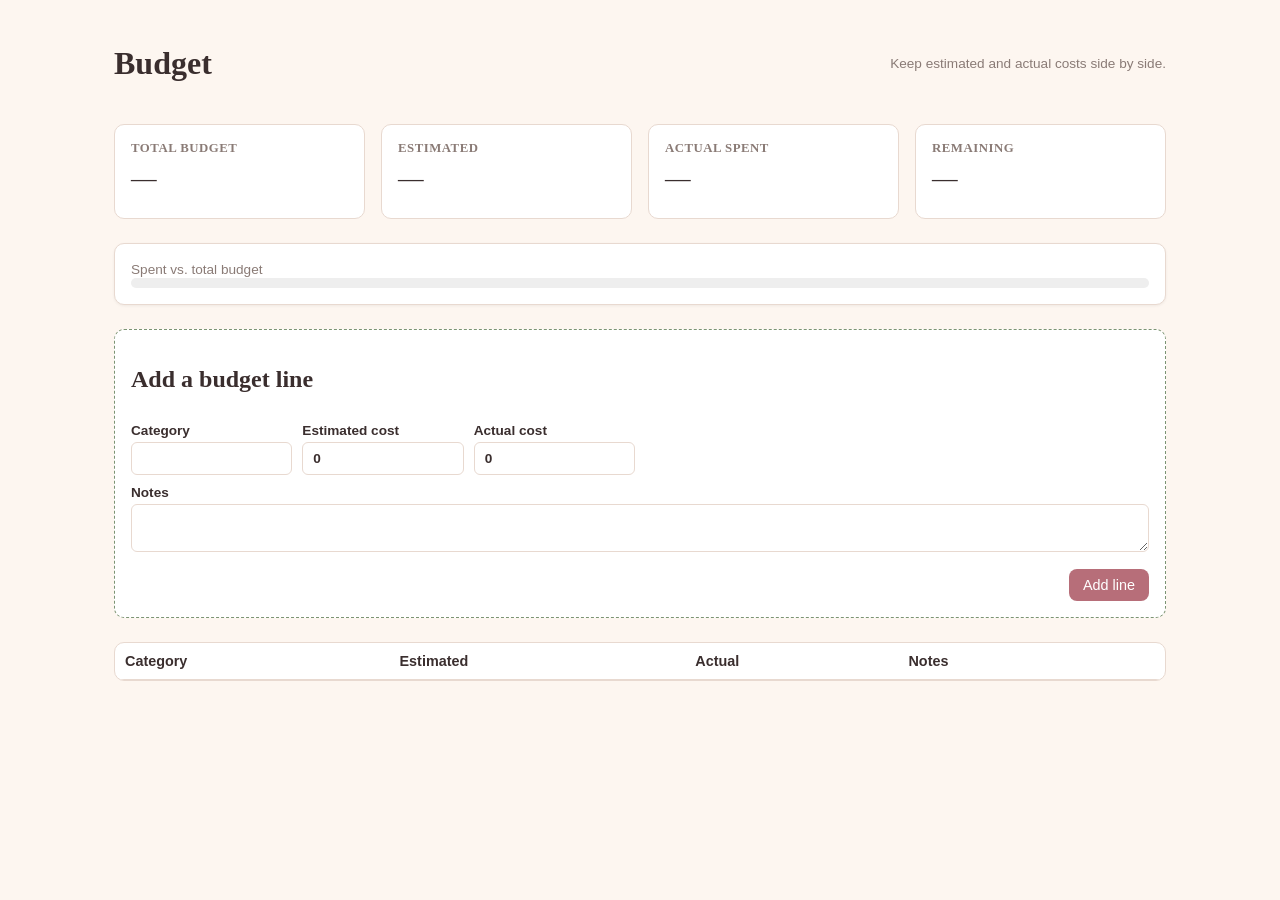
==== budget.html @ 2db2b4a5 "Add wedding planning website (venues, checklist, budget, guests, vendors, dashboard)" ====
<!doctype html>
<html lang="en">
<head>
  <meta charset="UTF-8" />
  <meta name="viewport" content="width=device-width, initial-scale=1.0" />
  <title>Budget – Wedding Planner</title>
  <link rel="stylesheet" href="css/styles.css" />
</head>
<body>
  <div id="nav"></div>
  <main class="page">
    <div class="page-header">
      <h1>Budget</h1>
      <span class="muted">Keep estimated and actual costs side by side.</span>
    </div>

    <p id="banner" class="banner" hidden></p>

    <div class="summary-grid">
      <div class="summary-card">
        <h3>Total budget</h3>
        <div class="value" id="stat-total-budget">—</div>
      </div>
      <div class="summary-card">
        <h3>Estimated</h3>
        <div class="value" id="stat-estimated">—</div>
      </div>
      <div class="summary-card">
        <h3>Actual spent</h3>
        <div class="value" id="stat-actual">—</div>
      </div>
      <div class="summary-card">
        <h3>Remaining</h3>
        <div class="value" id="stat-remaining">—</div>
      </div>
    </div>
    <div class="card" style="margin-bottom: 24px;">
      <span class="muted">Spent vs. total budget</span>
      <div class="progress"><div id="progress-bar" class="progress-bar" style="width: 0%;"></div></div>
    </div>

    <form id="add-item-form" class="add-form">
      <h2>Add a budget line</h2>
      <div class="form-grid">
        <label>Category<input type="text" data-field="category" required /></label>
        <label>Estimated cost<input type="number" data-field="estimated_cost" step="0.01" min="0" value="0" /></label>
        <label>Actual cost<input type="number" data-field="actual_cost" step="0.01" min="0" value="0" /></label>
      </div>
      <label>Notes<textarea data-field="notes" rows="2"></textarea></label>
      <div class="form-actions">
        <button type="submit" class="btn btn-primary">Add line</button>
      </div>
    </form>

    <div class="table-wrap">
      <table class="data-table">
        <thead>
          <tr>
            <th>Category</th>
            <th>Estimated</th>
            <th>Actual</th>
            <th>Notes</th>
            <th></th>
          </tr>
        </thead>
        <tbody id="items-body"></tbody>
      </table>
    </div>
  </main>
  <script type="module" src="js/budget.js"></script>
</body>
</html>
---- css/styles.css ----
:root {
  --color-bg: #fdf6f0;
  --color-primary: #b76e79;
  --color-primary-dark: #8c4a54;
  --color-accent: #7c9473;
  --color-text: #3a2e2e;
  --color-muted: #8a7b76;
  --color-card: #ffffff;
  --color-border: #e8d9d0;
  --font-heading: Georgia, 'Times New Roman', serif;
  --font-body: -apple-system, BlinkMacSystemFont, 'Segoe UI', Roboto, sans-serif;
}

* {
  box-sizing: border-box;
}

body {
  margin: 0;
  font-family: var(--font-body);
  background: var(--color-bg);
  color: var(--color-text);
}

h1, h2, h3 {
  font-family: var(--font-heading);
}

a {
  color: var(--color-primary-dark);
}

/* Nav bar */
.nav-inner {
  display: flex;
  align-items: center;
  justify-content: space-between;
  flex-wrap: wrap;
  gap: 12px;
  padding: 14px 24px;
  background: var(--color-card);
  border-bottom: 1px solid var(--color-border);
}

.brand {
  font-family: var(--font-heading);
  font-size: 1.2rem;
  font-weight: bold;
  color: var(--color-primary-dark);
}

.nav-links {
  display: flex;
  gap: 6px;
  flex-wrap: wrap;
}

.nav-links a {
  padding: 6px 12px;
  border-radius: 999px;
  text-decoration: none;
  color: var(--color-text);
  font-size: 0.9rem;
}

.nav-links a.active {
  background: var(--color-primary);
  color: white;
}

/* Layout */
.page {
  max-width: 1100px;
  margin: 0 auto;
  padding: 24px;
}

.page-header {
  display: flex;
  align-items: center;
  justify-content: space-between;
  flex-wrap: wrap;
  gap: 12px;
  margin-bottom: 20px;
}

/* Buttons */
button, .btn {
  cursor: pointer;
  border: none;
  border-radius: 8px;
  padding: 8px 14px;
  font: inherit;
  font-size: 0.9rem;
}

.btn-primary {
  background: var(--color-primary);
  color: white;
}

.btn-primary:hover {
  background: var(--color-primary-dark);
}

.btn-danger {
  background: #fbdada;
  color: #b91c1c;
}

.btn-secondary {
  background: #f0e7e2;
  color: var(--color-text);
}

/* Forms */
form label {
  display: block;
  margin-top: 10px;
  font-size: 0.85rem;
  font-weight: 600;
}

form input, form select, form textarea {
  width: 100%;
  padding: 8px 10px;
  border: 1px solid var(--color-border);
  border-radius: 6px;
  margin-top: 4px;
  font: inherit;
  background: white;
  color: var(--color-text);
}

form input:focus, form select:focus, form textarea:focus {
  outline: 2px solid var(--color-accent);
}

.add-form {
  background: var(--color-card);
  border: 1px dashed var(--color-accent);
  border-radius: 10px;
  padding: 16px;
  margin-bottom: 24px;
}

.form-grid {
  display: grid;
  grid-template-columns: repeat(auto-fill, minmax(150px, 1fr));
  gap: 10px;
}

.form-actions {
  margin-top: 14px;
  display: flex;
  justify-content: flex-end;
}

/* Cards */
.card-grid {
  display: grid;
  grid-template-columns: repeat(auto-fill, minmax(280px, 1fr));
  gap: 16px;
}

.card {
  background: var(--color-card);
  border: 1px solid var(--color-border);
  border-radius: 10px;
  padding: 16px;
  box-shadow: 0 1px 3px rgba(0, 0, 0, 0.06);
}

.card-actions {
  display: flex;
  gap: 8px;
  justify-content: flex-end;
  margin-top: 14px;
}

/* Tables */
.table-wrap {
  overflow-x: auto;
  background: var(--color-card);
  border-radius: 10px;
  border: 1px solid var(--color-border);
}

table.data-table {
  width: 100%;
  border-collapse: collapse;
}

table.data-table th, table.data-table td {
  padding: 10px;
  border-bottom: 1px solid var(--color-border);
  text-align: left;
  font-size: 0.9rem;
  vertical-align: middle;
}

table.data-table input, table.data-table select {
  width: 100%;
  min-width: 90px;
  border: 1px solid transparent;
  background: transparent;
  padding: 4px;
  border-radius: 4px;
  font: inherit;
}

table.data-table input:focus, table.data-table select:focus {
  border-color: var(--color-accent);
  background: white;
}

table.data-table .row-actions {
  display: flex;
  gap: 6px;
  white-space: nowrap;
}

/* Badges */
.badge {
  display: inline-block;
  padding: 2px 10px;
  border-radius: 999px;
  font-size: 0.75rem;
  font-weight: 600;
  text-transform: capitalize;
}

.badge-considering { background: #eee; color: #555; }
.badge-visited, .badge-contacted { background: #dbe9ff; color: #1d4ed8; }
.badge-booked, .badge-yes, .badge-paid { background: #dcf5e1; color: #15803d; }
.badge-rejected, .badge-no { background: #fbdada; color: #b91c1c; }
.badge-pending { background: #fef3c7; color: #92400e; }

/* Progress bars */
.progress {
  background: #eee;
  border-radius: 999px;
  overflow: hidden;
  height: 10px;
}

.progress-bar {
  background: var(--color-accent);
  height: 100%;
}

.progress-bar.over-budget {
  background: #b91c1c;
}

/* Dashboard */
.countdown {
  text-align: center;
  padding: 24px;
  background: linear-gradient(135deg, #f3d9de, #e9e0d6);
  border-radius: 12px;
  margin-bottom: 24px;
}

.countdown .days {
  font-size: 3rem;
  font-family: var(--font-heading);
  color: var(--color-primary-dark);
  line-height: 1;
}

.summary-grid {
  display: grid;
  grid-template-columns: repeat(auto-fit, minmax(200px, 1fr));
  gap: 16px;
  margin-bottom: 24px;
}

.summary-card {
  background: var(--color-card);
  border: 1px solid var(--color-border);
  border-radius: 10px;
  padding: 16px;
  text-decoration: none;
  color: var(--color-text);
  display: block;
}

.summary-card h3 {
  margin: 0 0 8px;
  font-size: 0.8rem;
  text-transform: uppercase;
  letter-spacing: 0.04em;
  color: var(--color-muted);
}

.summary-card .value {
  font-size: 1.6rem;
  font-family: var(--font-heading);
  margin-bottom: 8px;
}

/* Auth page */
.auth-page {
  display: flex;
  align-items: center;
  justify-content: center;
  min-height: 100vh;
}

.auth-card {
  background: var(--color-card);
  padding: 32px;
  border-radius: 12px;
  box-shadow: 0 4px 16px rgba(0, 0, 0, 0.08);
  width: min(360px, 90vw);
}

.auth-card h1 {
  text-align: center;
  margin-top: 0;
}

.subtitle {
  text-align: center;
  color: var(--color-muted);
  margin-top: -8px;
}

/* Banners */
.banner {
  padding: 10px 14px;
  border-radius: 8px;
  margin-bottom: 16px;
  font-size: 0.9rem;
}

.banner-error { background: #fbdada; color: #b91c1c; }
.banner-success { background: #dcf5e1; color: #15803d; }

.muted {
  color: var(--color-muted);
  font-size: 0.85rem;
}

@media (max-width: 640px) {
  .nav-inner {
    flex-direction: column;
    align-items: flex-start;
  }
  .form-grid {
    grid-template-columns: 1fr;
  }
  table.data-table {
    font-size: 0.8rem;
  }
}
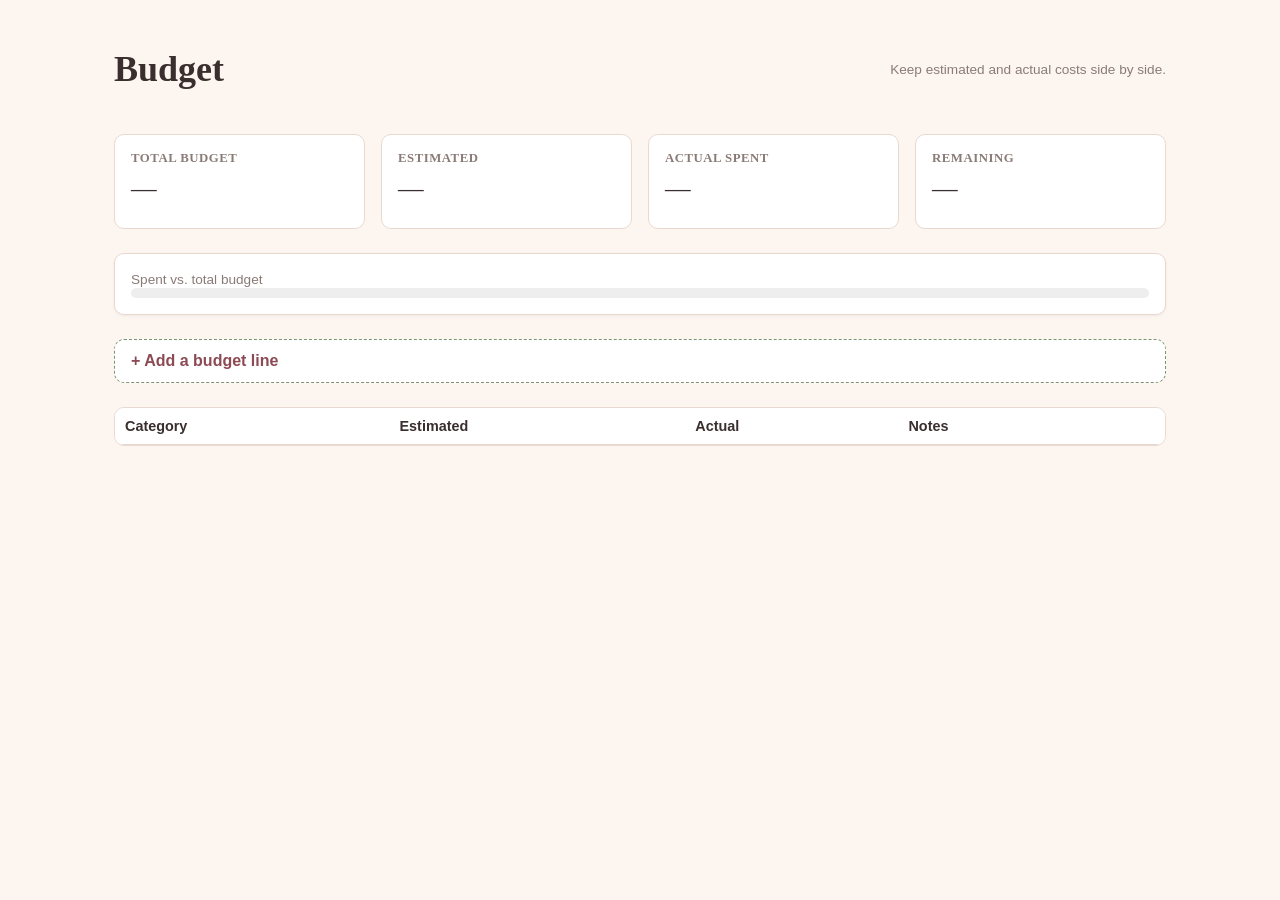
==== commit 1c54281b: "Improve UX and mobile responsiveness - Sticky, horizontally-scrollable nav instead of wrapping into " ====
--- a/budget.html
+++ b/budget.html
@@ -39,8 +39,9 @@
       <div class="progress"><div id="progress-bar" class="progress-bar" style="width: 0%;"></div></div>
     </div>
 
-    <form id="add-item-form" class="add-form">
-      <h2>Add a budget line</h2>
+    <details class="add-details">
+      <summary>Add a budget line</summary>
+      <form id="add-item-form" class="add-form">
       <div class="form-grid">
         <label>Category<input type="text" data-field="category" required /></label>
         <label>Estimated cost<input type="number" data-field="estimated_cost" step="0.01" min="0" value="0" /></label>
@@ -51,6 +52,7 @@
         <button type="submit" class="btn btn-primary">Add line</button>
       </div>
     </form>
+    </details>
 
     <div class="table-wrap">
       <table class="data-table">
--- a/css/styles.css
+++ b/css/styles.css
@@ -11,6 +11,10 @@
   --font-body: -apple-system, BlinkMacSystemFont, 'Segoe UI', Roboto, sans-serif;
 }
 
+html {
+  scroll-behavior: smooth;
+}
+
 * {
   box-sizing: border-box;
 }
@@ -20,47 +24,72 @@
   font-family: var(--font-body);
   background: var(--color-bg);
   color: var(--color-text);
+  -webkit-tap-highlight-color: transparent;
 }
 
 h1, h2, h3 {
   font-family: var(--font-heading);
 }
 
+h1 {
+  font-size: clamp(1.5rem, 4vw + 1rem, 2.25rem);
+}
+
 a {
   color: var(--color-primary-dark);
 }
 
+:focus-visible {
+  outline: 2px solid var(--color-accent);
+  outline-offset: 2px;
+}
+
 /* Nav bar */
 .nav-inner {
+  position: sticky;
+  top: 0;
+  z-index: 20;
   display: flex;
   align-items: center;
-  justify-content: space-between;
-  flex-wrap: wrap;
-  gap: 12px;
-  padding: 14px 24px;
+  gap: 10px;
+  padding: 10px 16px;
   background: var(--color-card);
   border-bottom: 1px solid var(--color-border);
 }
 
 .brand {
   font-family: var(--font-heading);
-  font-size: 1.2rem;
+  font-size: 1.1rem;
   font-weight: bold;
   color: var(--color-primary-dark);
+  white-space: nowrap;
+  flex-shrink: 0;
 }
 
 .nav-links {
   display: flex;
   gap: 6px;
-  flex-wrap: wrap;
+  flex-wrap: nowrap;
+  overflow-x: auto;
+  min-width: 0;
+  scrollbar-width: thin;
+  -webkit-overflow-scrolling: touch;
+  padding-bottom: 2px;
 }
 
 .nav-links a {
-  padding: 6px 12px;
+  padding: 8px 14px;
   border-radius: 999px;
   text-decoration: none;
   color: var(--color-text);
   font-size: 0.9rem;
+  white-space: nowrap;
+  flex-shrink: 0;
+  transition: background-color 0.15s ease, color 0.15s ease;
+}
+
+.nav-links a:hover {
+  background: var(--color-border);
 }
 
 .nav-links a.active {
@@ -72,7 +101,7 @@
 .page {
   max-width: 1100px;
   margin: 0 auto;
-  padding: 24px;
+  padding: clamp(14px, 4vw, 24px);
 }
 
 .page-header {
@@ -89,9 +118,21 @@
   cursor: pointer;
   border: none;
   border-radius: 8px;
-  padding: 8px 14px;
+  padding: 10px 16px;
   font: inherit;
   font-size: 0.9rem;
+  min-height: 40px;
+  transition: background-color 0.15s ease, transform 0.05s ease, box-shadow 0.15s ease;
+}
+
+button:active, .btn:active {
+  transform: scale(0.97);
+}
+
+button:disabled, .btn:disabled {
+  opacity: 0.6;
+  cursor: not-allowed;
+  transform: none;
 }
 
 .btn-primary {
@@ -108,9 +149,17 @@
   color: #b91c1c;
 }
 
+.btn-danger:hover {
+  background: #f7c3c3;
+}
+
 .btn-secondary {
   background: #f0e7e2;
   color: var(--color-text);
+}
+
+.btn-secondary:hover {
+  background: #e8d9d0;
 }
 
 /* Forms */
@@ -146,7 +195,7 @@
 
 .form-grid {
   display: grid;
-  grid-template-columns: repeat(auto-fill, minmax(150px, 1fr));
+  grid-template-columns: repeat(auto-fill, minmax(min(150px, 100%), 1fr));
   gap: 10px;
 }
 
@@ -154,12 +203,57 @@
   margin-top: 14px;
   display: flex;
   justify-content: flex-end;
+}
+
+/* Collapsible "add new" sections */
+.add-details {
+  margin-bottom: 24px;
+}
+
+.add-details summary {
+  cursor: pointer;
+  list-style: none;
+  font-weight: 600;
+  color: var(--color-primary-dark);
+  background: var(--color-card);
+  border: 1px dashed var(--color-accent);
+  border-radius: 10px;
+  padding: 12px 16px;
+  transition: background-color 0.15s ease;
+}
+
+.add-details summary::-webkit-details-marker {
+  display: none;
+}
+
+.add-details summary::before {
+  content: '+ ';
+}
+
+.add-details summary:hover {
+  background: #fbf3ee;
+}
+
+.add-details[open] summary {
+  border-bottom-left-radius: 0;
+  border-bottom-right-radius: 0;
+}
+
+.add-details[open] summary::before {
+  content: '\2212 ';
+}
+
+.add-details .add-form {
+  border-top: none;
+  border-top-left-radius: 0;
+  border-top-right-radius: 0;
+  margin-bottom: 0;
 }
 
 /* Cards */
 .card-grid {
   display: grid;
-  grid-template-columns: repeat(auto-fill, minmax(280px, 1fr));
+  grid-template-columns: repeat(auto-fill, minmax(min(280px, 100%), 1fr));
   gap: 16px;
 }
 
@@ -169,6 +263,11 @@
   border-radius: 10px;
   padding: 16px;
   box-shadow: 0 1px 3px rgba(0, 0, 0, 0.06);
+  transition: box-shadow 0.15s ease;
+}
+
+.card:hover {
+  box-shadow: 0 4px 12px rgba(0, 0, 0, 0.1);
 }
 
 .card-actions {
@@ -184,6 +283,7 @@
   background: var(--color-card);
   border-radius: 10px;
   border: 1px solid var(--color-border);
+  -webkit-overflow-scrolling: touch;
 }
 
 table.data-table {
@@ -197,6 +297,13 @@
   text-align: left;
   font-size: 0.9rem;
   vertical-align: middle;
+}
+
+table.data-table thead th {
+  position: sticky;
+  top: 0;
+  background: var(--color-card);
+  z-index: 1;
 }
 
 table.data-table input, table.data-table select {
@@ -217,7 +324,7 @@
 table.data-table .row-actions {
   display: flex;
   gap: 6px;
-  white-space: nowrap;
+  flex-wrap: wrap;
 }
 
 /* Badges */
@@ -263,7 +370,7 @@
 }
 
 .countdown .days {
-  font-size: 3rem;
+  font-size: clamp(2.25rem, 8vw, 3rem);
   font-family: var(--font-heading);
   color: var(--color-primary-dark);
   line-height: 1;
@@ -271,7 +378,7 @@
 
 .summary-grid {
   display: grid;
-  grid-template-columns: repeat(auto-fit, minmax(200px, 1fr));
+  grid-template-columns: repeat(auto-fit, minmax(min(200px, 100%), 1fr));
   gap: 16px;
   margin-bottom: 24px;
 }
@@ -284,6 +391,12 @@
   text-decoration: none;
   color: var(--color-text);
   display: block;
+  transition: box-shadow 0.15s ease, transform 0.1s ease;
+}
+
+.summary-card:hover {
+  box-shadow: 0 4px 12px rgba(0, 0, 0, 0.1);
+  transform: translateY(-1px);
 }
 
 .summary-card h3 {
@@ -300,33 +413,6 @@
   margin-bottom: 8px;
 }
 
-/* Auth page */
-.auth-page {
-  display: flex;
-  align-items: center;
-  justify-content: center;
-  min-height: 100vh;
-}
-
-.auth-card {
-  background: var(--color-card);
-  padding: 32px;
-  border-radius: 12px;
-  box-shadow: 0 4px 16px rgba(0, 0, 0, 0.08);
-  width: min(360px, 90vw);
-}
-
-.auth-card h1 {
-  text-align: center;
-  margin-top: 0;
-}
-
-.subtitle {
-  text-align: center;
-  color: var(--color-muted);
-  margin-top: -8px;
-}
-
 /* Banners */
 .banner {
   padding: 10px 14px;
@@ -344,14 +430,37 @@
 }
 
 @media (max-width: 640px) {
-  .nav-inner {
-    flex-direction: column;
-    align-items: flex-start;
-  }
   .form-grid {
     grid-template-columns: 1fr;
   }
   table.data-table {
     font-size: 0.8rem;
   }
-}
+  table.data-table th, table.data-table td {
+    padding: 8px 6px;
+  }
+  .card-actions, .form-actions {
+    justify-content: stretch;
+  }
+  .card-actions .btn, .form-actions .btn {
+    flex: 1;
+  }
+}
+
+@media (max-width: 480px) {
+  .summary-grid {
+    grid-template-columns: repeat(2, 1fr);
+  }
+  .summary-card .value {
+    font-size: 1.3rem;
+  }
+}
+
+@media (prefers-reduced-motion: reduce) {
+  html {
+    scroll-behavior: auto;
+  }
+  * {
+    transition: none !important;
+  }
+}
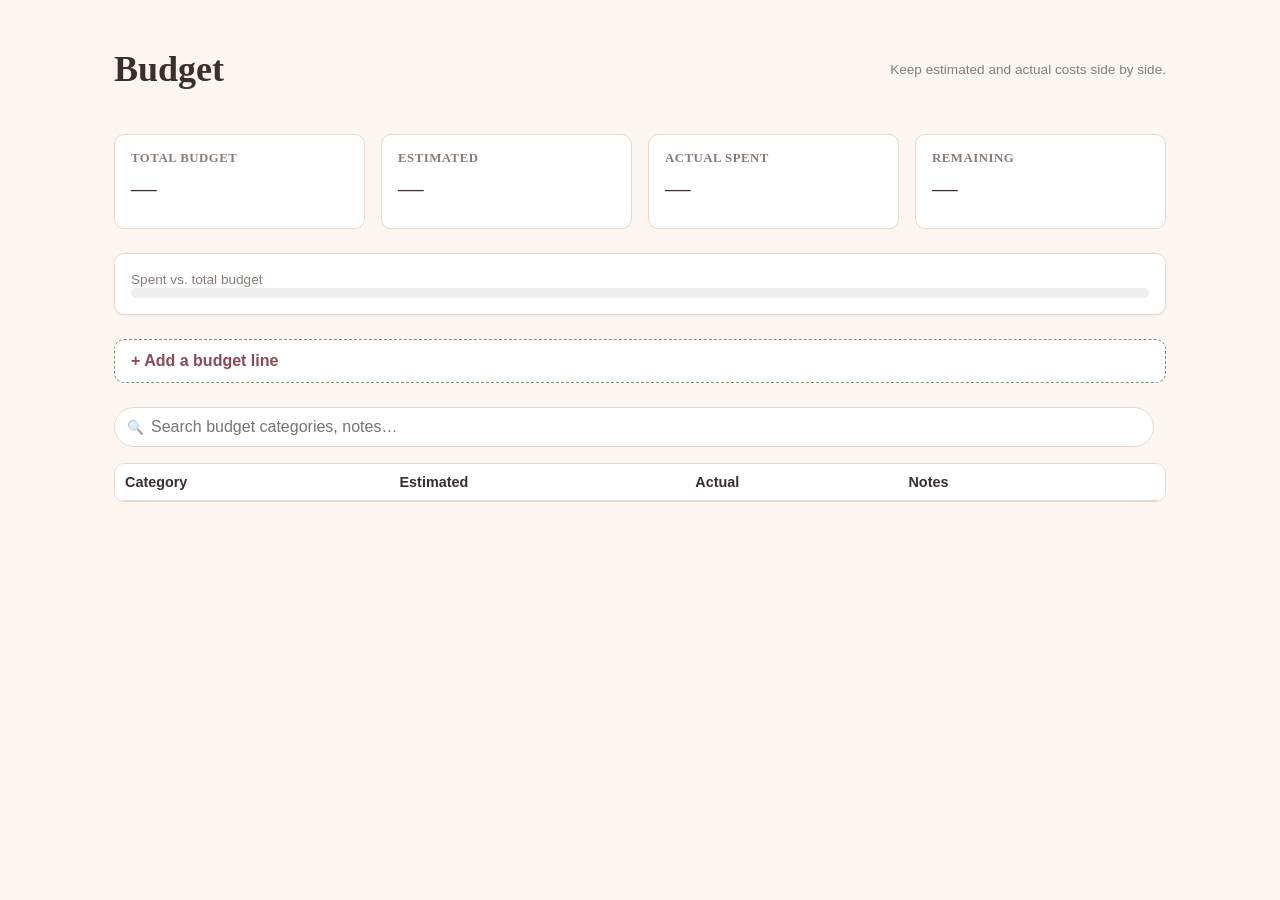
==== commit 3b654261: "Overhaul UX across all pages - Add live search + result counts to venues, checklist, budget, guests," ====
--- a/budget.html
+++ b/budget.html
@@ -4,6 +4,8 @@
   <meta charset="UTF-8" />
   <meta name="viewport" content="width=device-width, initial-scale=1.0" />
   <title>Budget – Wedding Planner</title>
+  <link rel="icon" href="favicon.svg" type="image/svg+xml" />
+  <meta name="theme-color" content="#b76e79" />
   <link rel="stylesheet" href="css/styles.css" />
 </head>
 <body>
@@ -13,8 +15,6 @@
       <h1>Budget</h1>
       <span class="muted">Keep estimated and actual costs side by side.</span>
     </div>
-
-    <p id="banner" class="banner" hidden></p>
 
     <div class="summary-grid">
       <div class="summary-card">
@@ -54,6 +54,13 @@
     </form>
     </details>
 
+    <div class="toolbar">
+      <div class="search-box">
+        <input type="search" id="search-input" placeholder="Search budget categories, notes…" aria-label="Search budget lines" />
+      </div>
+      <span class="result-count" id="result-count"></span>
+    </div>
+
     <div class="table-wrap">
       <table class="data-table">
         <thead>
--- a/css/styles.css
+++ b/css/styles.css
@@ -1,3 +1,5 @@
+@charset "UTF-8";
+
 :root {
   --color-bg: #fdf6f0;
   --color-primary: #b76e79;
@@ -270,6 +272,105 @@
   box-shadow: 0 4px 12px rgba(0, 0, 0, 0.1);
 }
 
+.card-heading {
+  display: flex;
+  align-items: flex-start;
+  justify-content: space-between;
+  gap: 10px;
+  margin-bottom: 2px;
+}
+
+.card-heading h3 {
+  margin: 0;
+  font-size: 1.05rem;
+  min-width: 0;
+  overflow-wrap: break-word;
+}
+
+.card-summary {
+  margin: 0 0 10px;
+  overflow-wrap: break-word;
+}
+
+.card-rating {
+  margin-bottom: 10px;
+}
+
+.stars {
+  color: #d9a441;
+  letter-spacing: 2px;
+}
+
+.detail {
+  margin-bottom: 10px;
+}
+
+.detail-label {
+  display: block;
+  font-size: 0.72rem;
+  font-weight: 700;
+  text-transform: uppercase;
+  letter-spacing: 0.05em;
+  color: var(--color-muted);
+  margin-bottom: 2px;
+}
+
+.detail p {
+  margin: 0;
+  font-size: 0.88rem;
+  white-space: pre-wrap;
+  overflow-wrap: anywhere;
+}
+
+/* Long notes are clamped so cards stay comparable; click toggles the full text. */
+.detail p.clampable {
+  display: -webkit-box;
+  -webkit-line-clamp: 5;
+  -webkit-box-orient: vertical;
+  overflow: hidden;
+  cursor: pointer;
+}
+
+.detail p.clampable.expanded {
+  -webkit-line-clamp: unset;
+  display: block;
+}
+
+.detail-contact {
+  margin: 0 0 10px;
+  font-size: 0.88rem;
+  overflow-wrap: anywhere;
+}
+
+.detail-link {
+  display: inline-block;
+  font-size: 0.85rem;
+  margin-bottom: 10px;
+}
+
+.edit-details {
+  border-top: 1px solid var(--color-border);
+  margin-top: 12px;
+  padding-top: 8px;
+}
+
+.edit-details summary {
+  cursor: pointer;
+  list-style: none;
+  font-size: 0.85rem;
+  font-weight: 600;
+  color: var(--color-primary-dark);
+  padding: 4px 0;
+}
+
+.edit-details summary::-webkit-details-marker {
+  display: none;
+}
+
+.edit-details summary::before {
+  content: '✎ ';
+}
+
 .card-actions {
   display: flex;
   gap: 8px;
@@ -424,15 +525,160 @@
 .banner-error { background: #fbdada; color: #b91c1c; }
 .banner-success { background: #dcf5e1; color: #15803d; }
 
+/* Toasts */
+.toast-host {
+  position: fixed;
+  bottom: 16px;
+  left: 50%;
+  transform: translateX(-50%);
+  z-index: 50;
+  display: flex;
+  flex-direction: column;
+  gap: 8px;
+  align-items: center;
+  width: max-content;
+  max-width: calc(100vw - 32px);
+  pointer-events: none;
+}
+
+.toast {
+  padding: 12px 18px;
+  border-radius: 999px;
+  font-size: 0.9rem;
+  font-weight: 600;
+  box-shadow: 0 6px 20px rgba(0, 0, 0, 0.18);
+  opacity: 1;
+  transition: opacity 0.3s ease, transform 0.3s ease;
+}
+
+.toast-leaving {
+  opacity: 0;
+  transform: translateY(8px);
+}
+
+.toast-error { background: #b91c1c; color: white; }
+.toast-success { background: #15803d; color: white; }
+
+/* Search & toolbar */
+.toolbar {
+  display: flex;
+  flex-wrap: wrap;
+  gap: 12px;
+  align-items: center;
+  justify-content: space-between;
+  margin-bottom: 16px;
+}
+
+.search-box {
+  flex: 1 1 220px;
+  min-width: 0;
+  position: relative;
+}
+
+.search-box input {
+  width: 100%;
+  padding: 10px 14px 10px 36px;
+  border: 1px solid var(--color-border);
+  border-radius: 999px;
+  font: inherit;
+  background: var(--color-card);
+  color: var(--color-text);
+}
+
+.search-box::before {
+  content: '\1F50D';
+  position: absolute;
+  left: 13px;
+  top: 50%;
+  transform: translateY(-50%);
+  font-size: 0.85rem;
+  opacity: 0.6;
+  pointer-events: none;
+}
+
+.result-count {
+  color: var(--color-muted);
+  font-size: 0.85rem;
+  white-space: nowrap;
+}
+
+/* Loading & empty states */
+.state-message {
+  text-align: center;
+  padding: 32px 16px;
+  color: var(--color-muted);
+  font-size: 0.95rem;
+  grid-column: 1 / -1;
+}
+
+.state-message strong {
+  display: block;
+  font-family: var(--font-heading);
+  font-size: 1.1rem;
+  color: var(--color-text);
+  margin-bottom: 6px;
+}
+
+.is-loading {
+  opacity: 0.55;
+  pointer-events: none;
+  transition: opacity 0.15s ease;
+}
+
+/* Unsaved-change indicator */
+.card.is-dirty {
+  border-color: var(--color-primary);
+  box-shadow: 0 0 0 2px rgba(183, 110, 121, 0.18);
+}
+
+tr.is-dirty td {
+  background: #fdf3ef;
+}
+
+tr.is-overdue td:nth-child(4) {
+  color: #b91c1c;
+  font-weight: 600;
+}
+
+tr.is-due-soon td:nth-child(4) {
+  color: #92400e;
+  font-weight: 600;
+}
+
+.is-negative {
+  color: #b91c1c;
+}
+
+.btn-saved {
+  background: #15803d !important;
+  color: white !important;
+}
+
 .muted {
   color: var(--color-muted);
   font-size: 0.85rem;
 }
 
 @media (max-width: 640px) {
+  /* Stack the brand above the links so the scrollable nav strip gets the full width. */
+  .nav-inner {
+    flex-direction: column;
+    align-items: stretch;
+    gap: 8px;
+    padding: 10px 12px;
+  }
+  .nav-links {
+    width: 100%;
+  }
   .form-grid {
     grid-template-columns: 1fr;
   }
+  /* Give the title the full card width so long names don't break mid-word. */
+  .card-heading {
+    flex-direction: column;
+    align-items: flex-start;
+    gap: 6px;
+  }
   table.data-table {
     font-size: 0.8rem;
   }
@@ -448,8 +694,13 @@
 }
 
 @media (max-width: 480px) {
+  /* minmax(0,...) lets tracks shrink below their content's min-width instead of overflowing. */
   .summary-grid {
-    grid-template-columns: repeat(2, 1fr);
+    grid-template-columns: repeat(2, minmax(0, 1fr));
+    gap: 10px;
+  }
+  .summary-card {
+    padding: 12px;
   }
   .summary-card .value {
     font-size: 1.3rem;
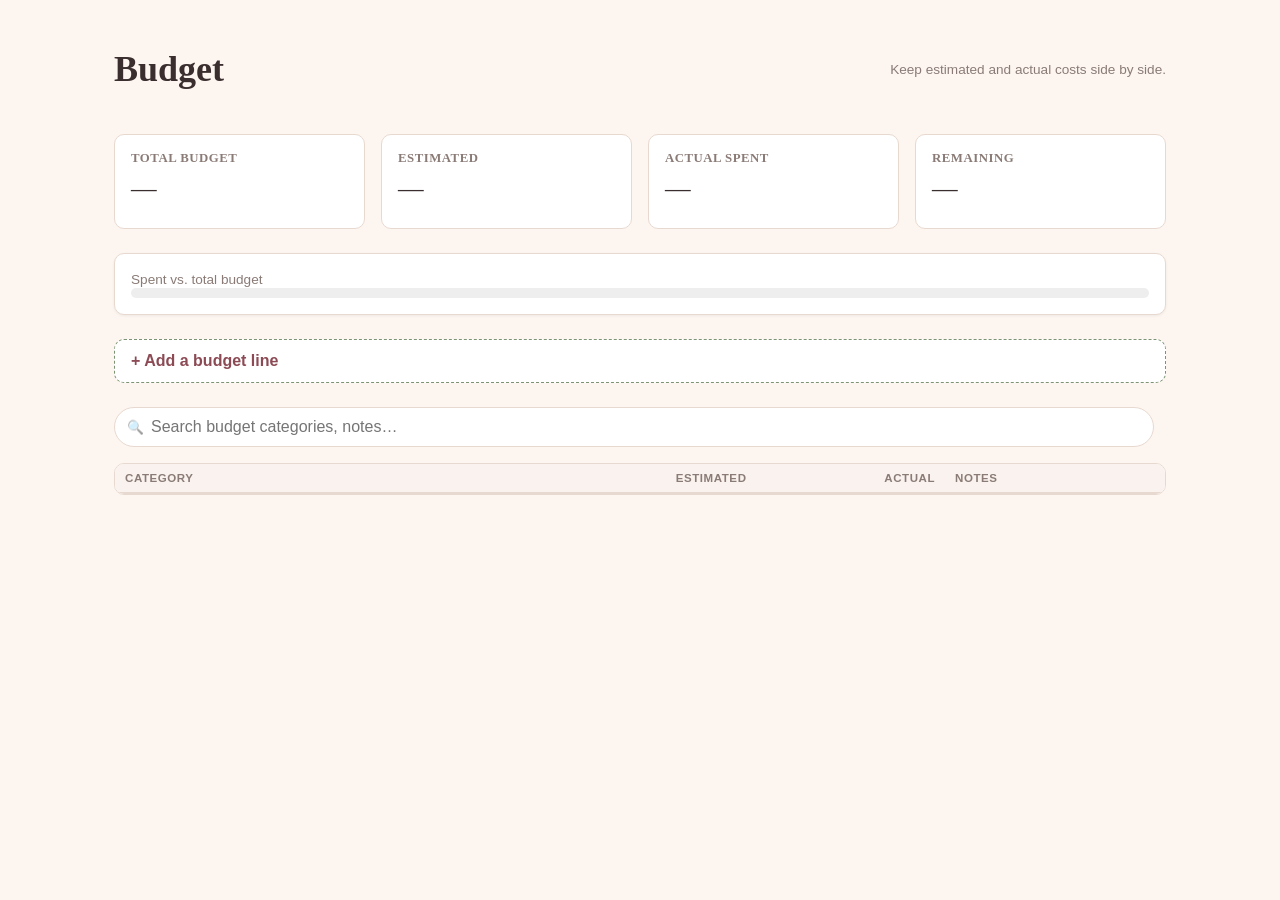
==== commit c39c492a: "Refresh table visuals across checklist, budget and guests Zebra rows, hover/focus highlighting, rest" ====
--- a/budget.html
+++ b/budget.html
@@ -62,13 +62,13 @@
     </div>
 
     <div class="table-wrap">
-      <table class="data-table">
+      <table class="data-table stacked-table">
         <thead>
           <tr>
-            <th>Category</th>
-            <th>Estimated</th>
-            <th>Actual</th>
-            <th>Notes</th>
+            <th class="col-title">Category</th>
+            <th class="col-num">Estimated</th>
+            <th class="col-num">Actual</th>
+            <th class="col-notes">Notes</th>
             <th></th>
           </tr>
         </thead>
--- a/css/styles.css
+++ b/css/styles.css
@@ -348,6 +348,37 @@
   margin-bottom: 10px;
 }
 
+/* Quick-action links (call / WhatsApp / email / social) on a card. */
+.chip-row {
+  display: flex;
+  flex-wrap: wrap;
+  gap: 6px;
+  margin: 0 0 10px;
+}
+
+.chip {
+  display: inline-flex;
+  align-items: center;
+  gap: 4px;
+  max-width: 100%;
+  padding: 4px 10px;
+  border: 1px solid var(--color-border);
+  border-radius: 999px;
+  background: #fff;
+  font-size: 0.8rem;
+  line-height: 1.4;
+  text-decoration: none;
+  color: var(--color-primary-dark);
+  overflow-wrap: anywhere;
+}
+
+.chip:hover, .chip:focus-visible {
+  background: var(--color-primary);
+  border-color: var(--color-primary);
+  color: #fff;
+  text-decoration: none;
+}
+
 .edit-details {
   border-top: 1px solid var(--color-border);
   margin-top: 12px;
@@ -389,32 +420,64 @@
 
 table.data-table {
   width: 100%;
-  border-collapse: collapse;
+  border-collapse: separate;
+  border-spacing: 0;
 }
 
 table.data-table th, table.data-table td {
-  padding: 10px;
+  padding: 8px 10px;
   border-bottom: 1px solid var(--color-border);
   text-align: left;
   font-size: 0.9rem;
   vertical-align: middle;
 }
 
+table.data-table tbody tr:last-child td {
+  border-bottom: 0;
+}
+
 table.data-table thead th {
   position: sticky;
   top: 0;
-  background: var(--color-card);
   z-index: 1;
+  background: #faf2ee;
+  border-bottom: 2px solid var(--color-border);
+  font-size: 0.72rem;
+  font-weight: 700;
+  text-transform: uppercase;
+  letter-spacing: 0.05em;
+  color: var(--color-muted);
+  white-space: nowrap;
+}
+
+table.data-table tbody tr:nth-child(even) {
+  background: #fcf8f5;
+}
+
+table.data-table tbody tr:hover {
+  background: #f7ece6;
+}
+
+table.data-table tbody tr:focus-within {
+  background: #fff;
+  box-shadow: inset 0 0 0 1px var(--color-primary);
 }
 
 table.data-table input, table.data-table select {
   width: 100%;
-  min-width: 90px;
+  min-width: 80px;
   border: 1px solid transparent;
   background: transparent;
-  padding: 4px;
-  border-radius: 4px;
+  padding: 5px 6px;
+  border-radius: 6px;
   font: inherit;
+  color: inherit;
+}
+
+/* The borderless cells only hint at being editable on hover, to keep dense tables calm. */
+table.data-table tbody tr:hover input, table.data-table tbody tr:hover select {
+  border-color: var(--color-border);
+  background: rgba(255, 255, 255, 0.7);
 }
 
 table.data-table input:focus, table.data-table select:focus {
@@ -422,9 +485,104 @@
   background: white;
 }
 
+table.data-table input[type='checkbox'] {
+  width: 18px;
+  height: 18px;
+  min-width: 0;
+  accent-color: var(--color-primary);
+  cursor: pointer;
+}
+
+table.data-table td.col-check, table.data-table th.col-check {
+  text-align: center;
+  width: 1%;
+}
+
+table.data-table td.col-check input[type='checkbox'] {
+  display: block;
+  margin: 0 auto;
+}
+
+table.data-table td.col-num input, table.data-table th.col-num {
+  text-align: right;
+  font-variant-numeric: tabular-nums;
+}
+
+table.data-table td.col-notes {
+  min-width: 140px;
+  width: 30%;
+}
+
+table.data-table th.col-title, table.data-table td.col-title {
+  min-width: 150px;
+}
+
 table.data-table .row-actions {
   display: flex;
   gap: 6px;
+  flex-wrap: nowrap;
+  width: 1%;
+  white-space: nowrap;
+}
+
+/* Row status accents */
+table.data-table tr.is-overdue td:first-child {
+  box-shadow: inset 3px 0 0 #b91c1c;
+}
+
+table.data-table tr.is-due-soon td:first-child {
+  box-shadow: inset 3px 0 0 #d9a441;
+}
+
+table.data-table tr.is-done td input[data-field='title'] {
+  text-decoration: line-through;
+  color: var(--color-muted);
+}
+
+.btn-sm {
+  padding: 5px 10px;
+  min-height: 32px;
+  font-size: 0.8rem;
+  border-radius: 6px;
+}
+
+.phone-cell {
+  display: flex;
+  align-items: center;
+  gap: 4px;
+}
+
+.phone-cell input {
+  flex: 1 1 auto;
+  min-width: 130px;
+}
+
+.phone-actions {
+  display: inline-flex;
+  gap: 2px;
+  white-space: nowrap;
+}
+
+.icon-link {
+  text-decoration: none;
+  padding: 2px 4px;
+  border-radius: 6px;
+  line-height: 1;
+}
+
+.icon-link:hover {
+  background: var(--color-bg);
+}
+
+.phone-warning {
+  font-size: 0.72rem;
+  color: var(--color-muted);
+  white-space: nowrap;
+}
+
+.toolbar-actions {
+  display: flex;
+  gap: 8px;
   flex-wrap: wrap;
 }
 
@@ -691,6 +849,88 @@
   .card-actions .btn, .form-actions .btn {
     flex: 1;
   }
+  /* Wide editable tables become one card per row, with the header text as inline labels. */
+  table.stacked-table, table.stacked-table tbody, table.stacked-table tr, table.stacked-table td {
+    display: block;
+    width: 100%;
+  }
+  table.stacked-table thead {
+    display: none;
+  }
+  table.stacked-table tr {
+    border-bottom: 1px solid var(--color-border);
+    padding: 8px 4px;
+  }
+  table.stacked-table tr.is-overdue {
+    box-shadow: inset 3px 0 0 #b91c1c;
+  }
+  table.stacked-table tr.is-due-soon {
+    box-shadow: inset 3px 0 0 #d9a441;
+  }
+  table.stacked-table tr.is-overdue td:first-child,
+  table.stacked-table tr.is-due-soon td:first-child {
+    box-shadow: none;
+  }
+  table.stacked-table td {
+    display: grid;
+    grid-template-columns: 88px minmax(0, 1fr);
+    align-items: center;
+    gap: 8px;
+    border: 0;
+    padding: 4px 8px;
+    text-align: left;
+    min-width: 0;
+  }
+  table.stacked-table td::before {
+    content: attr(data-label);
+    font-size: 0.72rem;
+    font-weight: 700;
+    text-transform: uppercase;
+    letter-spacing: 0.04em;
+    color: var(--color-muted);
+  }
+  table.stacked-table td.row-actions {
+    display: flex;
+    padding-top: 8px;
+    width: auto;
+  }
+  table.stacked-table td:not([data-label]) {
+    display: block;
+  }
+  table.stacked-table td:not([data-label])::before {
+    content: none;
+  }
+  /* Column sizing/centring from the desktop grid would squash these one-per-line cells. */
+  table.stacked-table td.col-check, table.stacked-table td.col-notes, table.stacked-table td.col-title {
+    text-align: left;
+    width: auto;
+    min-width: 0;
+  }
+  table.stacked-table td.col-check input[type='checkbox'] {
+    margin: 0;
+  }
+  table.stacked-table td.row-actions .btn {
+    flex: 1;
+  }
+  table.stacked-table input[type='checkbox'] {
+    width: 20px;
+    height: 20px;
+    justify-self: start;
+    margin: 0;
+  }
+  table.stacked-table input, table.stacked-table select {
+    border-color: var(--color-border);
+    background: var(--color-card);
+    padding: 8px;
+    min-width: 0;
+  }
+  /* Keep the number readable on narrow phones; the call/WhatsApp icons wrap below it. */
+  table.stacked-table .phone-cell {
+    flex-wrap: wrap;
+  }
+  table.stacked-table .phone-cell input {
+    min-width: min(120px, 100%);
+  }
 }
 
 @media (max-width: 480px) {
@@ -702,6 +942,10 @@
   .summary-card {
     padding: 12px;
   }
+  .summary-card h3 {
+    font-size: 0.72rem;
+    letter-spacing: 0.02em;
+  }
   .summary-card .value {
     font-size: 1.3rem;
   }
